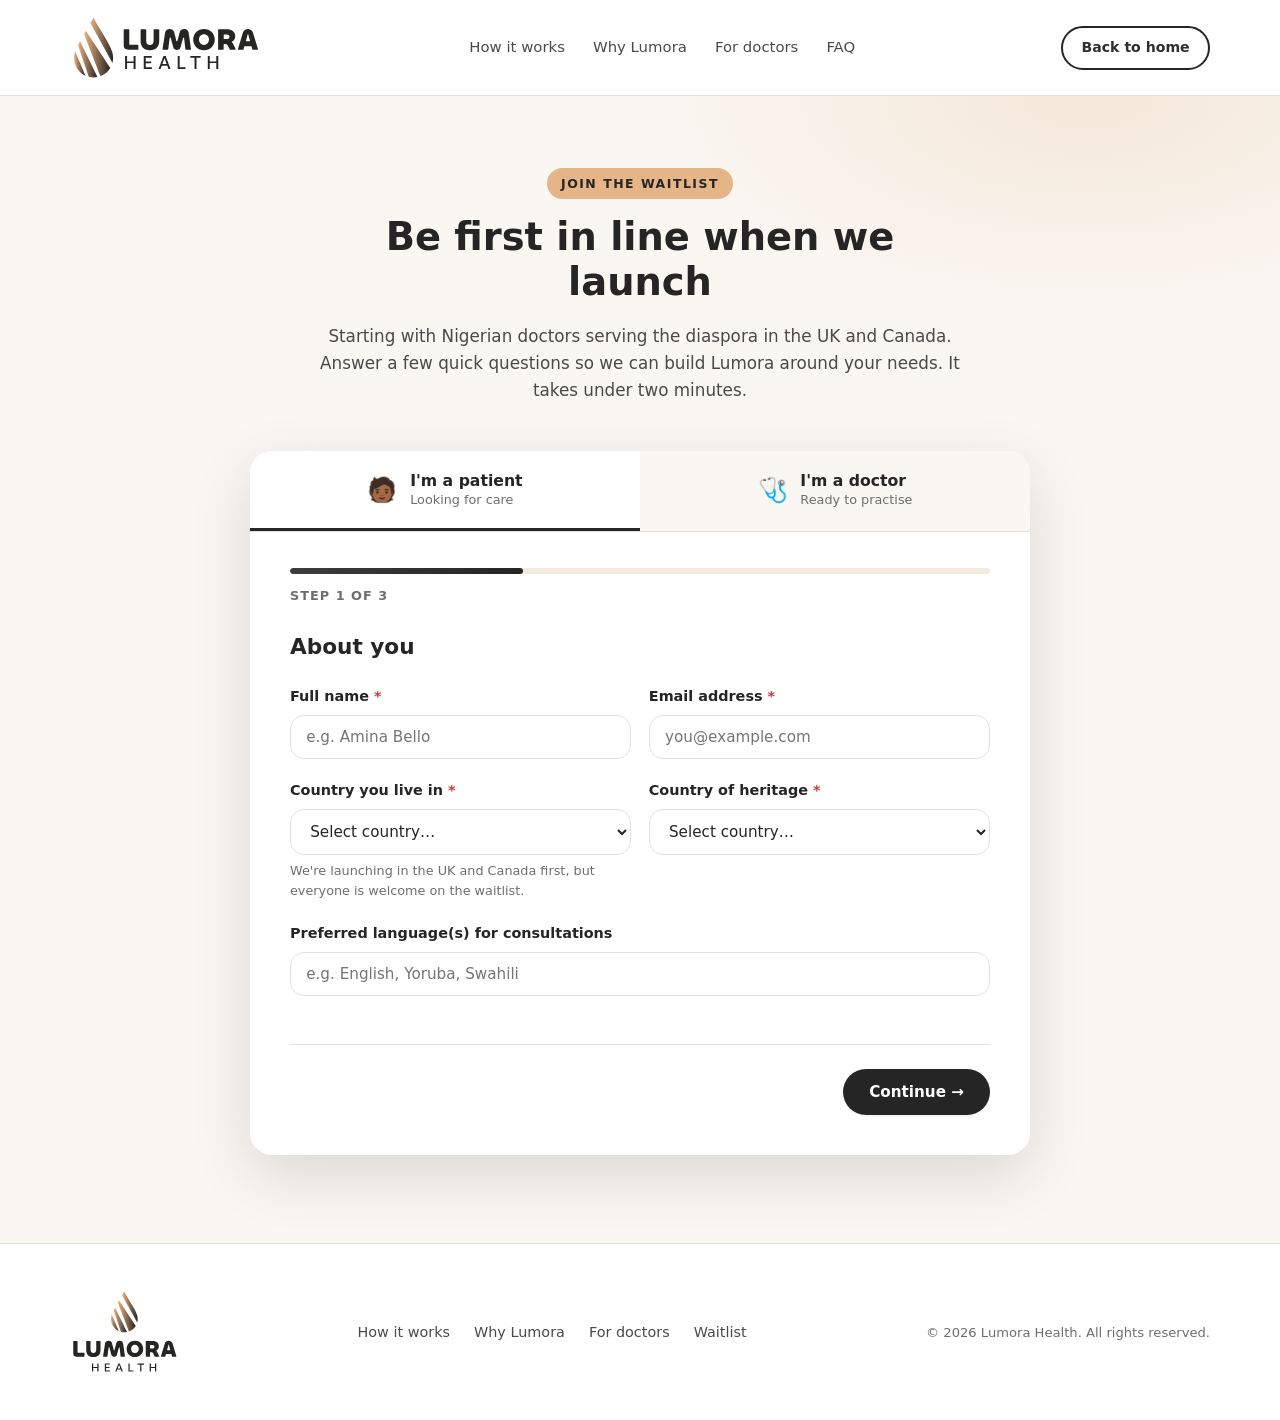
==== waitlist/index.html @ 327b6a2c "Add dedicated waitlist page and routing This commit introduces a standalone /waitlist page and updat" ====
<!DOCTYPE html>
<html lang="en">
<head>
  <meta charset="UTF-8" />
  <meta name="viewport" content="width=device-width, initial-scale=1.0" />
  <title>Join the waitlist | Lumora Health</title>
  <meta name="description" content="Join the Lumora Health waitlist. Be first in line when we connect Africans in the diaspora with trusted African doctors back home." />
  <link rel="canonical" href="https://lumorahealth.care/waitlist" />
  <link rel="preconnect" href="https://api.fontshare.com" crossorigin />
  <link href="https://api.fontshare.com/v2/css?f[]=chillax@500,600,700&f[]=general-sans@400,500,600,700&display=swap" rel="stylesheet" />
  <link rel="stylesheet" href="/styles.css" />
  <link rel="icon" href="/assets/favicon.svg" type="image/svg+xml" />
  <link rel="icon" href="/assets/favicon.png" type="image/png" sizes="32x32" />
  <link rel="apple-touch-icon" href="/assets/favicon.png" />
</head>
<body class="waitlist-page">

  <header class="site-header" id="top">
    <div class="container header-inner">
      <a href="/" class="brand" aria-label="Lumora Health home">
        <img class="brand-logo brand-logo-header" src="/assets/logo-header.svg" width="168" height="60" alt="Lumora Health" />
      </a>
      <nav class="site-nav" id="siteNav" aria-label="Main navigation">
        <a href="/#how-it-works">How it works</a>
        <a href="/#why-lumora">Why Lumora</a>
        <a href="/#for-doctors">For doctors</a>
        <a href="/#faq">FAQ</a>
      </nav>
      <div class="header-actions">
        <a href="/" class="btn btn-outline btn-sm">Back to home</a>
        <button class="nav-toggle" id="navToggle" aria-label="Toggle menu" aria-expanded="false">
          <span></span><span></span><span></span>
        </button>
      </div>
    </div>
  </header>

  <main>
    <!-- ============ WAITLIST FORMS ============ -->
    <section class="section section-waitlist" id="waitlist">
      <div class="container">
        <div class="section-head">
          <p class="eyebrow">Join the waitlist</p>
          <h2>Be first in line when we launch</h2>
          <p class="section-sub">Starting with Nigerian doctors serving the diaspora in the UK and Canada. Answer a few quick questions so we can build Lumora around your needs. It takes under two minutes.</p>
        </div>

        <div class="waitlist-card">
          <!-- Tabs -->
          <div class="form-tabs" role="tablist" aria-label="Choose your role">
            <button class="form-tab is-active" id="tab-patient" role="tab" aria-selected="true" aria-controls="panel-patient" data-tab="patient">
              <span class="tab-icon">🧑🏾</span>
              <span class="tab-label"><strong>I'm a patient</strong><small>Looking for care</small></span>
            </button>
            <button class="form-tab" id="tab-doctor" role="tab" aria-selected="false" aria-controls="panel-doctor" data-tab="doctor">
              <span class="tab-icon">🩺</span>
              <span class="tab-label"><strong>I'm a doctor</strong><small>Ready to practise</small></span>
            </button>
          </div>

          <!-- ======== PATIENT FORM ======== -->
          <div class="form-panel is-active" id="panel-patient" role="tabpanel" aria-labelledby="tab-patient">
            <form id="patientForm" action="https://forms.un-static.com/forms/3f4b99822d9315a71e1da563fddd7c45e65bf776" method="POST" novalidate>
              <input type="hidden" name="role" value="patient" />
              <!-- Honeypot: leave empty. Set the same field name in Un-static spam settings. -->
              <div class="hp-field" aria-hidden="true">
                <label for="p-website">Website</label>
                <input type="text" id="p-website" name="website" tabindex="-1" autocomplete="off" />
              </div>
              <div class="progress-track" aria-hidden="true"><div class="progress-fill"></div></div>
              <p class="step-indicator">Step <span class="current-step">1</span> of <span class="total-steps">3</span></p>

              <!-- Step 1: About you -->
              <fieldset class="form-step is-active" data-step="1">
                <legend>About you</legend>
                <div class="field-row">
                  <div class="field">
                    <label for="p-name">Full name <span class="req">*</span></label>
                    <input type="text" id="p-name" name="fullName" autocomplete="name" required placeholder="e.g. Amina Bello" />
                    <p class="field-error"></p>
                  </div>
                  <div class="field">
                    <label for="p-email">Email address <span class="req">*</span></label>
                    <input type="email" id="p-email" name="email" autocomplete="email" required placeholder="you@example.com" />
                    <p class="field-error"></p>
                  </div>
                </div>
                <div class="field-row">
                  <div class="field">
                    <label for="p-country">Country you live in <span class="req">*</span></label>
                    <select id="p-country" name="countryOfResidence" required>
                      <option value="">Select country…</option>
                      <optgroup label="Launching first">
                        <option>United Kingdom</option>
                        <option>Canada</option>
                      </optgroup>
                      <optgroup label="Coming soon">
                        <option>United States</option>
                        <option>Germany</option>
                        <option>France</option>
                        <option>Netherlands</option>
                        <option>Ireland</option>
                        <option>Australia</option>
                        <option>United Arab Emirates</option>
                        <option>South Africa</option>
                        <option value="other">Other</option>
                      </optgroup>
                    </select>
                    <p class="field-hint">We're launching in the UK and Canada first, but everyone is welcome on the waitlist.</p>
                    <p class="field-error"></p>
                  </div>
                  <div class="field">
                    <label for="p-heritage">Country of heritage <span class="req">*</span></label>
                    <select id="p-heritage" name="countryOfHeritage" required>
                      <option value="">Select country…</option>
                      <optgroup label="Launching first">
                        <option>Nigeria</option>
                      </optgroup>
                      <optgroup label="Coming soon">
                        <option>Ghana</option>
                        <option>Kenya</option>
                        <option>Ethiopia</option>
                        <option>Uganda</option>
                        <option>Tanzania</option>
                        <option>Cameroon</option>
                        <option>Senegal</option>
                        <option>Zimbabwe</option>
                        <option>South Africa</option>
                        <option value="other">Other African country</option>
                      </optgroup>
                    </select>
                    <p class="field-error"></p>
                  </div>
                </div>
                <div class="field">
                  <label for="p-languages">Preferred language(s) for consultations</label>
                  <input type="text" id="p-languages" name="languages" placeholder="e.g. English, Yoruba, Swahili" />
                </div>
              </fieldset>

              <!-- Step 2: Your health needs -->
              <fieldset class="form-step" data-step="2">
                <legend>Your health needs</legend>
                <div class="field">
                  <span class="group-label">What kind of care are you most interested in? <span class="req">*</span> <small>(choose all that apply)</small></span>
                  <div class="chip-group" data-group="careTypes" data-required="true">
                    <label class="chip"><input type="checkbox" name="careTypes" value="general" /><span>General consultations</span></label>
                    <label class="chip"><input type="checkbox" name="careTypes" value="mental-health" /><span>Mental health</span></label>
                    <label class="chip"><input type="checkbox" name="careTypes" value="chronic" /><span>Chronic condition management</span></label>
                    <label class="chip"><input type="checkbox" name="careTypes" value="specialist" /><span>Specialist care</span></label>
                    <label class="chip"><input type="checkbox" name="careTypes" value="second-opinion" /><span>Second opinions</span></label>
                    <label class="chip"><input type="checkbox" name="careTypes" value="family-back-home" /><span>Care for family back home</span></label>
                    <label class="chip"><input type="checkbox" name="careTypes" value="womens-health" /><span>Women's health</span></label>
                    <label class="chip"><input type="checkbox" name="careTypes" value="pediatrics" /><span>Children's health</span></label>
                  </div>
                  <p class="field-error"></p>
                </div>
                <div class="field">
                  <span class="group-label">What frustrates you most about healthcare where you live? <span class="req">*</span> <small>(choose all that apply)</small></span>
                  <div class="chip-group" data-group="biggestFrustration" data-required="true">
                    <label class="chip"><input type="checkbox" name="biggestFrustration" value="wait-times" /><span>Long wait times</span></label>
                    <label class="chip"><input type="checkbox" name="biggestFrustration" value="cost" /><span>Cost</span></label>
                    <label class="chip"><input type="checkbox" name="biggestFrustration" value="cultural-gap" /><span>Doctors don't understand my background</span></label>
                    <label class="chip"><input type="checkbox" name="biggestFrustration" value="language" /><span>Language barriers</span></label>
                    <label class="chip"><input type="checkbox" name="biggestFrustration" value="access" /><span>Hard to find a doctor at all</span></label>
                  </div>
                  <p class="field-error"></p>
                </div>
                <div class="field">
                  <span class="group-label">How often do you expect to use Lumora?</span>
                  <div class="chip-group chip-group-radio" data-group="usageFrequency">
                    <label class="chip"><input type="radio" name="usageFrequency" value="monthly" /><span>Monthly or more</span></label>
                    <label class="chip"><input type="radio" name="usageFrequency" value="few-times-year" /><span>A few times a year</span></label>
                    <label class="chip"><input type="radio" name="usageFrequency" value="as-needed" /><span>Only when something comes up</span></label>
                  </div>
                </div>
              </fieldset>

              <!-- Step 3: Final details -->
              <fieldset class="form-step" data-step="3">
                <legend>Final details</legend>
                <div class="field">
                  <span class="group-label">What would you consider a fair price for a video consultation? <span class="req">*</span></span>
                  <div class="chip-group chip-group-radio" data-group="pricePoint" data-required="true">
                    <label class="chip"><input type="radio" name="pricePoint" value="under-15" /><span>Under $15</span></label>
                    <label class="chip"><input type="radio" name="pricePoint" value="15-30" /><span>$15 – $30</span></label>
                    <label class="chip"><input type="radio" name="pricePoint" value="30-50" /><span>$30 – $50</span></label>
                    <label class="chip"><input type="radio" name="pricePoint" value="subscription" /><span>I'd prefer a monthly subscription</span></label>
                  </div>
                  <p class="field-error"></p>
                </div>
                <div class="field">
                  <label for="p-anything">Anything else you'd like us to know?</label>
                  <textarea id="p-anything" name="comments" rows="3" placeholder="Tell us about your experience, hopes, or concerns…"></textarea>
                </div>
                <div class="field">
                  <label class="consent">
                    <input type="checkbox" name="consent" required />
                    <span>I agree to be contacted by Lumora Health about early access and product updates. <span class="req">*</span></span>
                  </label>
                  <p class="field-error"></p>
                </div>
              </fieldset>

              <div class="form-nav">
                <button type="button" class="btn btn-ghost btn-back" hidden>← Back</button>
                <button type="button" class="btn btn-primary btn-next">Continue →</button>
                <button type="submit" class="btn btn-primary btn-submit" hidden>Join the waitlist</button>
              </div>
            </form>

          </div>

          <!-- ======== DOCTOR FORM ======== -->
          <div class="form-panel" id="panel-doctor" role="tabpanel" aria-labelledby="tab-doctor" hidden>
            <form id="doctorForm" action="https://forms.un-static.com/forms/3f4b99822d9315a71e1da563fddd7c45e65bf776" method="POST" novalidate>
              <input type="hidden" name="role" value="doctor" />
              <!-- Honeypot: leave empty. Set the same field name in Un-static spam settings. -->
              <div class="hp-field" aria-hidden="true">
                <label for="d-website">Website</label>
                <input type="text" id="d-website" name="website" tabindex="-1" autocomplete="off" />
              </div>
              <div class="progress-track" aria-hidden="true"><div class="progress-fill"></div></div>
              <p class="step-indicator">Step <span class="current-step">1</span> of <span class="total-steps">3</span></p>

              <!-- Step 1: About you -->
              <fieldset class="form-step is-active" data-step="1">
                <legend>About you</legend>
                <div class="field-row">
                  <div class="field">
                    <label for="d-name">Full name <span class="req">*</span></label>
                    <input type="text" id="d-name" name="fullName" autocomplete="name" required placeholder="e.g. Dr. Chidi Nwosu" />
                    <p class="field-error"></p>
                  </div>
                  <div class="field">
                    <label for="d-email">Email address <span class="req">*</span></label>
                    <input type="email" id="d-email" name="email" autocomplete="email" required placeholder="you@example.com" />
                    <p class="field-error"></p>
                  </div>
                </div>
                <div class="field-row">
                  <div class="field">
                    <label for="d-phone">Phone / WhatsApp number</label>
                    <div class="phone-split">
                      <select id="d-phone-code" name="phoneCountryCode" aria-label="Phone country code">
                        <option value="+234">🇳🇬 +234</option>
                        <option value="+233">🇬🇭 +233</option>
                        <option value="+254">🇰🇪 +254</option>
                        <option value="+251">🇪🇹 +251</option>
                        <option value="+256">🇺🇬 +256</option>
                        <option value="+255">🇹🇿 +255</option>
                        <option value="+237">🇨🇲 +237</option>
                        <option value="+221">🇸🇳 +221</option>
                        <option value="+250">🇷🇼 +250</option>
                        <option value="+27">🇿🇦 +27</option>
                        <option value="+225">🇨🇮 +225</option>
                        <option value="+20">🇪🇬 +20</option>
                        <option value="+44">🇬🇧 +44</option>
                        <option value="+1">🇨🇦/🇺🇸 +1</option>
                        <option value="+49">🇩🇪 +49</option>
                        <option value="+33">🇫🇷 +33</option>
                        <option value="+31">🇳🇱 +31</option>
                        <option value="+353">🇮🇪 +353</option>
                        <option value="+61">🇦🇺 +61</option>
                        <option value="+971">🇦🇪 +971</option>
                        <option value="other">Other code…</option>
                      </select>
                      <input type="tel" id="d-phone" name="phoneNumber" autocomplete="tel-national" inputmode="tel" placeholder="801 234 5678" />
                    </div>
                    <div class="field field-other" id="d-phone-other-wrap" hidden>
                      <label for="d-phone-other">Other country code</label>
                      <input type="text" id="d-phone-other" name="phoneCountryCodeOther" placeholder="e.g. +234" />
                    </div>
                    <p class="field-hint">Include any African or international dialling code.</p>
                  </div>
                  <div class="field">
                    <label for="d-country">Country of practice <span class="req">*</span></label>
                    <select id="d-country" name="countryOfPractice" required>
                      <option value="">Select country…</option>
                      <optgroup label="Onboarding first">
                        <option>Nigeria</option>
                      </optgroup>
                      <optgroup label="Coming soon">
                        <option>Ghana</option>
                        <option>Kenya</option>
                        <option>Ethiopia</option>
                        <option>Uganda</option>
                        <option>Tanzania</option>
                        <option>Cameroon</option>
                        <option>Senegal</option>
                        <option>Rwanda</option>
                        <option>South Africa</option>
                        <option value="other">Other African country</option>
                      </optgroup>
                    </select>
                    <p class="field-hint">We're onboarding Nigeria-licensed doctors first, but doctors elsewhere can still pre-register.</p>
                    <p class="field-error"></p>
                  </div>
                </div>
              </fieldset>

              <!-- Step 2: Your practice -->
              <fieldset class="form-step" data-step="2">
                <legend>Your practice</legend>
                <div class="field-row">
                  <div class="field">
                    <label for="d-specialty">Primary specialty <span class="req">*</span></label>
                    <select id="d-specialty" name="specialty" required>
                      <option value="">Select specialty…</option>
                      <option>General Practice / Family Medicine</option>
                      <option>Internal Medicine</option>
                      <option>Pediatrics</option>
                      <option>Obstetrics &amp; Gynaecology</option>
                      <option>Psychiatry / Mental Health</option>
                      <option>Dermatology</option>
                      <option>Cardiology</option>
                      <option>Endocrinology</option>
                      <option>Other specialty</option>
                    </select>
                    <p class="field-error"></p>
                  </div>
                  <div class="field">
                    <label for="d-experience">Years of experience <span class="req">*</span></label>
                    <select id="d-experience" name="yearsExperience" required>
                      <option value="">Select…</option>
                      <option value="1-3">1 – 3 years</option>
                      <option value="4-7">4 – 7 years</option>
                      <option value="8-15">8 – 15 years</option>
                      <option value="15+">15+ years</option>
                    </select>
                    <p class="field-error"></p>
                  </div>
                </div>
                <div class="field-row">
                  <div class="field">
                    <span class="group-label">Issuing medical council / board</span>
                    <p class="licence-council-display" id="d-licence-council-display">Select a country of practice first</p>
                    <input type="hidden" id="d-licence-council" name="licenceCouncil" value="" />
                    <p class="field-hint" id="d-licence-council-hint">This is set automatically from your country of practice.</p>
                  </div>
                  <div class="field">
                    <label for="d-license">Licence / registration number <span class="req">*</span></label>
                    <input type="text" id="d-license" name="licenceNumber" required placeholder="e.g. 12345" />
                    <p class="field-error"></p>
                  </div>
                </div>
                <div class="field field-other" id="d-licence-other-wrap" hidden>
                  <label for="d-licence-other">Name of issuing council / board <span class="req">*</span></label>
                  <input type="text" id="d-licence-other" name="licenceCouncilOther" placeholder="e.g. Medical &amp; Dental Council of your country" />
                  <p class="field-error"></p>
                </div>
                <p class="field-hint">We verify every doctor against their national medical council before they can consult on Lumora.</p>
                <div class="field">
                  <label for="d-languages">Languages you consult in <span class="req">*</span></label>
                  <input type="text" id="d-languages" name="languages" required placeholder="e.g. English, Hausa, French" />
                  <p class="field-error"></p>
                </div>
              </fieldset>

              <!-- Step 3: Availability -->
              <fieldset class="form-step" data-step="3">
                <legend>Availability &amp; experience</legend>
                <div class="field">
                  <span class="group-label">How many hours per week could you dedicate to telemedicine? <span class="req">*</span></span>
                  <div class="chip-group chip-group-radio" data-group="weeklyHours" data-required="true">
                    <label class="chip"><input type="radio" name="weeklyHours" value="under-5" /><span>Under 5 hours</span></label>
                    <label class="chip"><input type="radio" name="weeklyHours" value="5-10" /><span>5 – 10 hours</span></label>
                    <label class="chip"><input type="radio" name="weeklyHours" value="10-20" /><span>10 – 20 hours</span></label>
                    <label class="chip"><input type="radio" name="weeklyHours" value="20+" /><span>20+ hours</span></label>
                  </div>
                  <p class="field-error"></p>
                </div>
                <div class="field">
                  <span class="group-label">Have you practised telemedicine before?</span>
                  <div class="chip-group chip-group-radio" data-group="telemedicineExperience">
                    <label class="chip"><input type="radio" name="telemedicineExperience" value="regularly" /><span>Yes, regularly</span></label>
                    <label class="chip"><input type="radio" name="telemedicineExperience" value="occasionally" /><span>Occasionally</span></label>
                    <label class="chip"><input type="radio" name="telemedicineExperience" value="never" /><span>Not yet, but keen to start</span></label>
                  </div>
                </div>
                <div class="field">
                  <label for="d-motivation">What excites you about serving diaspora patients?</label>
                  <textarea id="d-motivation" name="motivation" rows="3" placeholder="Optional. Tell us in a sentence or two…"></textarea>
                </div>
                <div class="field">
                  <label class="consent">
                    <input type="checkbox" name="consent" required />
                    <span>I agree to be contacted by Lumora Health about onboarding and verification. <span class="req">*</span></span>
                  </label>
                  <p class="field-error"></p>
                </div>
              </fieldset>

              <div class="form-nav">
                <button type="button" class="btn btn-ghost btn-back" hidden>← Back</button>
                <button type="button" class="btn btn-primary btn-next">Continue →</button>
                <button type="submit" class="btn btn-primary btn-submit" hidden>Pre-register</button>
              </div>
            </form>

          </div>
        </div>
      </div>
    </section>
  </main>

  <footer class="site-footer">
    <div class="container footer-inner">
      <div class="footer-brand">
        <img class="brand-logo brand-logo-footer" src="/assets/logo-footer.svg" width="128" height="104" alt="Lumora Health" />
      </div>
      <nav class="footer-nav" aria-label="Footer navigation">
        <a href="/#how-it-works">How it works</a>
        <a href="/#why-lumora">Why Lumora</a>
        <a href="/#for-doctors">For doctors</a>
        <a href="/waitlist">Waitlist</a>
      </nav>
      <p class="footer-note">© <span id="year"></span> Lumora Health. All rights reserved.</p>
    </div>
  </footer>

  <script src="/script.js"></script>
</body>
</html>
---- styles.css ----
/* ============================================================
   Lumora Health: Landing / Waitlist styles
   ============================================================ */

:root {
  /* Brand system from Logo design style sheet */
  --warm-sand: #E9DDCA;
  --white: #FFFFFF;
  --gold-sand: #E5B587;
  --deep-charcoal: #252525;
  --green-900: #252525;
  --green-800: #2f2f2f;
  --green-700: #252525;
  --green-600: #3d3d3d;
  --green-100: #f3ebe0;
  --green-50: #faf6f1;
  --gold: #E5B587;
  --gold-dark: #d4a06f;
  --ink: #252525;
  --ink-soft: #4a4a4a;
  --ink-faint: #6e6e6e;
  --surface: #ffffff;
  --bg: #ffffff;
  --line: #e8e0d6;
  --danger: #c73e3e;
  --radius: 14px;
  --radius-lg: 22px;
  --shadow-sm: 0 1px 3px rgba(37, 37, 37, 0.08);
  --shadow-md: 0 8px 30px rgba(37, 37, 37, 0.1);
  --shadow-lg: 0 20px 60px rgba(37, 37, 37, 0.14);
  --font-display: "Chillax", "General Sans", system-ui, sans-serif;
  --font-body: "General Sans", system-ui, -apple-system, sans-serif;
}

* { box-sizing: border-box; }

html { scroll-behavior: smooth; }

[id] { scroll-margin-top: 90px; }

[hidden] { display: none !important; }

body {
  margin: 0;
  font-family: var(--font-body);
  color: var(--ink);
  background: var(--bg);
  line-height: 1.6;
  -webkit-font-smoothing: antialiased;
}

img { max-width: 100%; }

h1, h2, h3 {
  font-family: var(--font-display);
  line-height: 1.15;
  margin: 0 0 0.5em;
  color: var(--ink);
}

h1 { font-size: clamp(2.3rem, 5vw, 3.6rem); font-weight: 700; }
h2 { font-size: clamp(1.7rem, 3.5vw, 2.4rem); font-weight: 600; }
h3 { font-size: 1.15rem; font-weight: 600; font-family: var(--font-body); }

p { margin: 0 0 1em; }

a { color: var(--green-700); }

.container {
  width: min(1140px, 100% - 2.5rem);
  margin-inline: auto;
}

.container-narrow { width: min(760px, 100% - 2.5rem); }

.eyebrow {
  display: inline-block;
  font-size: 0.78rem;
  font-weight: 700;
  letter-spacing: 0.12em;
  text-transform: uppercase;
  color: var(--ink);
  background: var(--gold);
  padding: 0.35rem 0.85rem;
  border-radius: 999px;
  margin-bottom: 1rem;
}

.section { padding: 5.5rem 0; }
.section-tinted { background: color-mix(in srgb, var(--warm-sand) 55%, white); }

.section-head { text-align: center; max-width: 640px; margin: 0 auto 3rem; }
.section-sub { color: var(--ink-soft); font-size: 1.05rem; }

/* ---------- Buttons ---------- */
.btn {
  display: inline-flex;
  align-items: center;
  justify-content: center;
  gap: 0.5rem;
  font-family: var(--font-body);
  font-weight: 600;
  font-size: 0.95rem;
  padding: 0.75rem 1.5rem;
  border-radius: 999px;
  border: 2px solid transparent;
  cursor: pointer;
  text-decoration: none;
  transition: transform 0.15s ease, box-shadow 0.15s ease, background 0.15s ease;
  white-space: nowrap;
}

.btn:hover { transform: translateY(-1px); }
.btn:active { transform: translateY(0); }

.btn-primary {
  background: var(--green-700);
  color: #fff;
  box-shadow: var(--shadow-sm);
}
.btn-primary:hover { background: var(--green-600); box-shadow: var(--shadow-md); }

.btn-outline {
  background: transparent;
  color: var(--green-800);
  border-color: var(--green-700);
}
.btn-outline:hover { background: var(--green-100); }

.btn-gold {
  background: var(--gold);
  color: var(--green-900);
}
.btn-gold:hover { background: #eec9a0; }

.btn-ghost {
  background: transparent;
  color: var(--ink-soft);
}
.btn-ghost:hover { background: var(--green-50); }

.btn-lg { padding: 0.95rem 2rem; font-size: 1.05rem; }
.btn-sm { padding: 0.55rem 1.15rem; font-size: 0.88rem; }

/* ---------- Header ---------- */
.site-header {
  position: sticky;
  top: 0;
  z-index: 50;
  background: rgba(255, 255, 255, 0.92);
  backdrop-filter: blur(10px);
  border-bottom: 1px solid var(--line);
}

.header-inner {
  display: flex;
  align-items: center;
  justify-content: space-between;
  gap: 1.5rem;
  padding: 0.85rem 0;
}

.brand {
  display: flex;
  align-items: center;
  flex-shrink: 0;
  text-decoration: none;
  line-height: 0;
  overflow: visible;
}

.brand-logo {
  display: block;
  height: auto;
  width: auto;
  max-width: none;
  overflow: visible;
}

.brand-logo-header {
  height: 4.25rem;
  width: auto;
  object-fit: contain;
  object-position: left center;
}

.brand-logo-footer {
  height: 5.5rem;
  width: auto;
  object-fit: contain;
  object-position: left center;
}

.brand-name {
  font-family: var(--font-display);
  font-weight: 700;
  font-size: 1.3rem;
  color: var(--green-900);
}

.brand-accent { color: var(--gold-dark); }

.site-nav { display: flex; gap: 1.75rem; }

.site-nav a {
  text-decoration: none;
  color: var(--ink-soft);
  font-weight: 500;
  font-size: 0.93rem;
  transition: color 0.15s;
}

.site-nav a:hover { color: var(--green-700); }

.header-actions { display: flex; align-items: center; gap: 0.75rem; }

.nav-toggle {
  display: none;
  flex-direction: column;
  gap: 5px;
  background: none;
  border: none;
  padding: 0.5rem;
  cursor: pointer;
}

.nav-toggle span {
  width: 22px;
  height: 2px;
  background: var(--ink);
  border-radius: 2px;
  transition: transform 0.2s, opacity 0.2s;
}

/* ---------- Hero ---------- */
.hero {
  position: relative;
  padding: 4.5rem 0 5rem;
  background:
    radial-gradient(60rem 30rem at 110% -10%, rgba(229, 181, 135, 0.28), transparent 60%),
    radial-gradient(50rem 28rem at -15% 110%, rgba(37, 37, 37, 0.06), transparent 60%),
    var(--bg);
  overflow: hidden;
}


.hero-geo {
  position: absolute;
  inset: 0;
  pointer-events: none;
  overflow: hidden;
  z-index: 0;
}

.wave-layer {
  position: absolute;
  left: -10%;
  width: 220%;
  height: 42%;
  bottom: 0;
}

.wave-layer path { fill: currentColor; }

.wave-layer-1 {
  bottom: -6%;
  color: rgba(229, 181, 135, 0.22);
  animation: wave-flow 16s ease-in-out infinite;
}

.wave-layer-2 {
  bottom: -2%;
  height: 36%;
  color: rgba(233, 221, 202, 0.4);
  animation: wave-flow 12s ease-in-out 0.6s infinite reverse;
}

.wave-layer-3 {
  bottom: -10%;
  height: 46%;
  color: rgba(37, 37, 37, 0.05);
  animation: wave-flow 20s ease-in-out 1.2s infinite;
}

@keyframes wave-flow {
  0% { transform: translateX(0) translateY(0); }
  25% { transform: translateX(-6%) translateY(-10px); }
  50% { transform: translateX(-12%) translateY(6px); }
  75% { transform: translateX(-6%) translateY(-8px); }
  100% { transform: translateX(0) translateY(0); }
}

.hero-inner {
  position: relative;
  z-index: 1;
  display: grid;
  grid-template-columns: 1.1fr 0.9fr;
  gap: 3.5rem;
  align-items: center;
}

.hero-copy h1 em {
  font-style: italic;
  color: var(--gold-dark);
}

.lede {
  font-size: 1.15rem;
  color: var(--ink-soft);
  max-width: 34rem;
  margin-bottom: 1.75rem;
}

.hero-cta { display: flex; flex-wrap: wrap; gap: 0.85rem; margin-bottom: 2.5rem; }

.hero-proof {
  display: flex;
  gap: 2.25rem;
  flex-wrap: wrap;
}

.proof-item strong {
  display: block;
  font-family: var(--font-display);
  font-size: 1.7rem;
  color: var(--green-800);
}

.proof-item span { font-size: 0.85rem; color: var(--ink-faint); }

/* Hero cards */
.hero-visual {
  position: relative;
  min-height: 420px;
}

.hero-card {
  position: absolute;
  background: var(--surface);
  border-radius: var(--radius-lg);
  box-shadow: var(--shadow-lg);
  padding: 1.25rem 1.4rem;
}

.hero-card-main {
  top: 8%;
  left: 4%;
  right: 18%;
  display: flex;
  gap: 1rem;
  align-items: center;
  animation: float 7s ease-in-out infinite;
}

.hc-avatar, .qa-avatar {
  width: 58px;
  height: 58px;
  flex-shrink: 0;
  border-radius: 50%;
  display: grid;
  place-items: center;
  font-weight: 700;
  color: #fff;
  background: linear-gradient(135deg, var(--green-600), var(--green-800));
  font-size: 1.1rem;
}

.hc-name { font-weight: 700; margin: 0; }
.hc-meta, .hc-langs { font-size: 0.82rem; color: var(--ink-faint); margin: 0; }

.hc-status {
  display: inline-flex;
  align-items: center;
  gap: 0.4rem;
  font-size: 0.78rem;
  font-weight: 600;
  color: var(--green-700);
  margin-top: 0.35rem;
}

.hc-status .dot {
  width: 8px;
  height: 8px;
  border-radius: 50%;
  background: #E5B587;
  box-shadow: 0 0 0 3px rgba(229, 181, 135, 0.35);
  animation: pulse 2s infinite;
}

.hero-card-chat {
  top: 46%;
  right: 0;
  left: 28%;
  background: var(--green-800);
  color: #f7efe4;
  font-size: 0.92rem;
  animation: float 7s ease-in-out 0.8s infinite;
}

.hero-card-chat p { margin: 0; }

.hero-card-stat {
  bottom: 4%;
  left: 10%;
  text-align: center;
  animation: float 7s ease-in-out 1.6s infinite;
}

.hc-big {
  font-family: var(--font-display);
  font-size: 1.6rem;
  font-weight: 700;
  color: var(--green-700);
  margin: 0;
}

.hc-small { font-size: 0.78rem; color: var(--ink-faint); margin: 0; }

@keyframes float {
  0%, 100% { transform: translateY(0); }
  50% { transform: translateY(-9px); }
}

@keyframes pulse {
  0%, 100% { box-shadow: 0 0 0 3px rgba(229, 181, 135, 0.35); }
  50% { box-shadow: 0 0 0 6px rgba(229, 181, 135, 0.12); }
}

/* ---------- Problem strip ---------- */
.problem-strip {
  background: var(--green-900);
  color: #E9DDCA;
  padding: 2rem 0;
  text-align: center;
}

.problem-strip p {
  margin: 0 auto;
  max-width: 56rem;
  font-size: 1.05rem;
}

.problem-strip strong { color: var(--gold); }

/* ---------- Steps ---------- */
.steps-grid {
  display: grid;
  grid-template-columns: repeat(3, 1fr);
  gap: 1.5rem;
}

.step-card {
  background: var(--surface);
  border: 1px solid var(--line);
  border-radius: var(--radius-lg);
  padding: 2rem 1.75rem;
  position: relative;
  transition: transform 0.2s, box-shadow 0.2s;
}

.step-card:hover { transform: translateY(-4px); box-shadow: var(--shadow-md); }

.step-num {
  display: inline-grid;
  place-items: center;
  width: 42px;
  height: 42px;
  border-radius: 50%;
  background: var(--green-100);
  color: var(--green-800);
  font-family: var(--font-display);
  font-weight: 700;
  font-size: 1.2rem;
  margin-bottom: 1.1rem;
}

.step-card p { color: var(--ink-soft); font-size: 0.95rem; margin: 0; }

/* ---------- Features ---------- */
.features-grid {
  display: grid;
  grid-template-columns: repeat(3, 1fr);
  gap: 1.5rem;
}

.feature-card {
  background: var(--surface);
  border-radius: var(--radius-lg);
  padding: 1.9rem 1.7rem;
  box-shadow: var(--shadow-sm);
  transition: transform 0.2s, box-shadow 0.2s;
}

.feature-card:hover { transform: translateY(-4px); box-shadow: var(--shadow-md); }

.feature-icon { font-size: 1.9rem; margin-bottom: 0.9rem; }

.feature-card p { color: var(--ink-soft); font-size: 0.95rem; margin: 0; }

/* ---------- For doctors ---------- */
.doctors-split {
  display: grid;
  grid-template-columns: 1.1fr 0.9fr;
  gap: 3.5rem;
  align-items: center;
}

.doctors-copy > p { color: var(--ink-soft); max-width: 33rem; }

.check-list {
  list-style: none;
  padding: 0;
  margin: 1.5rem 0 2rem;
  display: grid;
  gap: 0.8rem;
}

.check-list li {
  padding-left: 2rem;
  position: relative;
  color: var(--ink-soft);
}

.check-list li::before {
  content: "✓";
  position: absolute;
  left: 0;
  top: 0;
  width: 22px;
  height: 22px;
  border-radius: 50%;
  background: var(--green-100);
  color: var(--green-700);
  font-weight: 700;
  font-size: 0.8rem;
  display: grid;
  place-items: center;
}

.quote-card {
  background: var(--green-900);
  color: #f3ebe0;
  border-radius: var(--radius-lg);
  padding: 2.25rem 2rem;
  box-shadow: var(--shadow-lg);
}

.quote-card > p {
  font-family: var(--font-display);
  font-size: 1.25rem;
  line-height: 1.5;
}

.quote-card em { color: var(--gold); font-style: italic; }

.quote-author { display: flex; align-items: center; gap: 0.9rem; margin-top: 1.5rem; }

.qa-avatar { background: linear-gradient(135deg, var(--gold), var(--gold-dark)); color: var(--green-900); width: 48px; height: 48px; }

.qa-name { font-weight: 700; margin: 0; }
.qa-meta { font-size: 0.82rem; color: #b8a996; margin: 0; }

/* ---------- Waitlist ---------- */
.section-waitlist {
  background:
    radial-gradient(45rem 22rem at 85% 0%, rgba(229, 181, 135, 0.22), transparent 60%),
    var(--green-50);
}

.waitlist-page .section-waitlist {
  min-height: calc(100vh - 10rem);
  padding-top: 4.5rem;
}

.waitlist-card {
  max-width: 780px;
  margin: 0 auto;
  background: var(--surface);
  border-radius: var(--radius-lg);
  box-shadow: var(--shadow-lg);
  overflow: hidden;
}

.form-tabs {
  display: grid;
  grid-template-columns: 1fr 1fr;
  background: var(--green-50);
  border-bottom: 1px solid var(--line);
}

.form-tab {
  display: flex;
  align-items: center;
  justify-content: center;
  gap: 0.8rem;
  padding: 1.2rem 1rem;
  background: transparent;
  border: none;
  border-bottom: 3px solid transparent;
  cursor: pointer;
  font-family: var(--font-body);
  transition: background 0.15s;
}

.form-tab:hover { background: rgba(37, 37, 37, 0.05); }

.form-tab.is-active {
  background: var(--surface);
  border-bottom-color: var(--green-700);
}

.tab-icon { font-size: 1.5rem; }

.tab-label { text-align: left; line-height: 1.3; }
.tab-label strong { display: block; font-size: 0.98rem; color: var(--ink); }
.tab-label small { color: var(--ink-faint); font-size: 0.8rem; }

.form-panel { padding: 2.25rem 2.5rem 2.5rem; }
.form-panel[hidden] { display: none; }

/* Progress */
.progress-track {
  height: 6px;
  border-radius: 999px;
  background: var(--green-100);
  overflow: hidden;
  margin-bottom: 0.75rem;
}

.progress-fill {
  height: 100%;
  width: 33.33%;
  border-radius: inherit;
  background: linear-gradient(90deg, var(--green-600), var(--green-700));
  transition: width 0.35s ease;
}

.step-indicator {
  font-size: 0.8rem;
  font-weight: 600;
  color: var(--ink-faint);
  text-transform: uppercase;
  letter-spacing: 0.08em;
  margin-bottom: 1.5rem;
}

/* Steps */
.form-step {
  border: none;
  padding: 0;
  margin: 0;
  display: none;
}

.form-step.is-active { display: block; animation: stepIn 0.3s ease; }

@keyframes stepIn {
  from { opacity: 0; transform: translateX(12px); }
  to { opacity: 1; transform: translateX(0); }
}

.form-step legend {
  font-family: var(--font-display);
  font-size: 1.35rem;
  font-weight: 600;
  margin-bottom: 1.25rem;
  padding: 0;
}

/* Fields */
.field { margin-bottom: 1.25rem; }

.field-row {
  display: grid;
  grid-template-columns: 1fr 1fr;
  gap: 1.1rem;
}

.phone-split {
  display: grid;
  grid-template-columns: minmax(7.5rem, 9rem) 1fr;
  gap: 0.6rem;
}

.phone-split select,
.phone-split input {
  width: 100%;
  padding: 0.75rem 0.95rem;
  border: 1.5px solid var(--line);
  border-radius: var(--radius);
  font-family: var(--font-body);
  font-size: 0.95rem;
  color: var(--ink);
  background: #fff;
  transition: border-color 0.15s, box-shadow 0.15s;
}

.phone-split select:focus,
.phone-split input:focus {
  outline: none;
  border-color: var(--green-600);
  box-shadow: 0 0 0 3px rgba(229, 181, 135, 0.35);
}

.field-other {
  margin-top: 0.85rem;
}

.field-other[hidden] {
  display: none !important;
}

.licence-council-display {
  margin: 0;
  padding: 0.75rem 0.95rem;
  border: 1.5px solid var(--line);
  border-radius: var(--radius);
  background: var(--green-50);
  color: var(--ink);
  font-size: 0.95rem;
  font-weight: 600;
  min-height: 3rem;
  display: flex;
  align-items: center;
}

.licence-council-display.is-placeholder {
  color: var(--ink-faint);
  font-weight: 500;
}

.field label,
.group-label {
  display: block;
  font-weight: 600;
  font-size: 0.9rem;
  margin-bottom: 0.45rem;
}

.group-label small { font-weight: 400; color: var(--ink-faint); }

.req { color: var(--danger); }

.field input[type="text"],
.field input[type="email"],
.field input[type="tel"],
.field select,
.field textarea {
  width: 100%;
  padding: 0.75rem 0.95rem;
  border: 1.5px solid var(--line);
  border-radius: var(--radius);
  font-family: var(--font-body);
  font-size: 0.95rem;
  color: var(--ink);
  background: #fff;
  transition: border-color 0.15s, box-shadow 0.15s;
}

.field textarea { resize: vertical; }

.field input:focus,
.field select:focus,
.field textarea:focus {
  outline: none;
  border-color: var(--green-600);
  box-shadow: 0 0 0 3px rgba(229, 181, 135, 0.35);
}

.field.has-error input,
.field.has-error select {
  border-color: var(--danger);
}

.field-error {
  display: none;
  color: var(--danger);
  font-size: 0.82rem;
  margin: 0.35rem 0 0;
}

.field.has-error .field-error { display: block; }

.field-hint {
  font-size: 0.8rem;
  color: var(--ink-faint);
  margin: 0.35rem 0 0;
}

/* Honeypot — hidden from people, visible to naive bots */
.hp-field {
  position: absolute;
  left: -10000px;
  top: auto;
  width: 1px;
  height: 1px;
  overflow: hidden;
}

/* Chips */
.chip-group {
  display: flex;
  flex-wrap: wrap;
  gap: 0.6rem;
}

.chip { cursor: pointer; }

.chip input {
  position: absolute;
  opacity: 0;
  pointer-events: none;
}

.chip span {
  display: inline-block;
  padding: 0.55rem 1.05rem;
  border: 1.5px solid var(--line);
  border-radius: 999px;
  font-size: 0.88rem;
  color: var(--ink-soft);
  background: #fff;
  transition: all 0.15s;
  user-select: none;
}

.chip:hover span { border-color: var(--green-600); }

.chip input:checked + span {
  background: var(--green-700);
  border-color: var(--green-700);
  color: #fff;
  font-weight: 600;
}

.chip input:focus-visible + span {
  box-shadow: 0 0 0 3px rgba(229, 181, 135, 0.4);
}

/* Consent */
.consent {
  display: flex !important;
  align-items: flex-start;
  gap: 0.65rem;
  font-weight: 400 !important;
  font-size: 0.88rem !important;
  color: var(--ink-soft);
  cursor: pointer;
}

.consent input {
  margin-top: 0.2rem;
  width: 17px;
  height: 17px;
  accent-color: var(--green-700);
  flex-shrink: 0;
}

/* Form nav */
.form-nav {
  display: flex;
  justify-content: space-between;
  gap: 1rem;
  margin-top: 1.75rem;
  padding-top: 1.5rem;
  border-top: 1px solid var(--line);
}

.form-nav .btn-next,
.form-nav .btn-submit { margin-left: auto; }

/* Success */
.success-icon {
  width: 68px;
  height: 68px;
  margin: 0 auto 1.25rem;
  border-radius: 50%;
  background: var(--green-100);
  color: var(--green-700);
  font-size: 2rem;
  font-weight: 700;
  display: grid;
  place-items: center;
  animation: pop 0.4s cubic-bezier(0.2, 1.4, 0.5, 1);
}

@keyframes pop {
  from { transform: scale(0.4); opacity: 0; }
  to { transform: scale(1); opacity: 1; }
}

/* ---------- Success page ---------- */
.success-page {
  min-height: 100vh;
  min-height: 100dvh;
  display: flex;
  flex-direction: column;
  background:
    radial-gradient(45rem 22rem at 85% 0%, rgba(229, 181, 135, 0.22), transparent 60%),
    radial-gradient(40rem 20rem at 10% 100%, rgba(37, 37, 37, 0.05), transparent 55%),
    var(--bg);
}

.success-page .site-header {
  position: relative;
  flex-shrink: 0;
}

.success-main {
  flex: 1 0 auto;
  display: flex;
  align-items: center;
  justify-content: center;
  padding: 3rem 0;
}

.success-footer {
  flex-shrink: 0;
  margin-top: auto;
  width: 100%;
  background: var(--surface);
}

.success-card {
  max-width: 600px;
  margin: 0 auto;
  background: var(--surface);
  border-radius: var(--radius-lg);
  box-shadow: var(--shadow-lg);
  padding: 3rem 2.5rem;
  text-align: center;
}

.success-card .eyebrow { margin-bottom: 1rem; }

.success-card h1 {
  font-size: clamp(1.9rem, 4vw, 2.5rem);
  margin-bottom: 0.85rem;
}

.success-lede {
  color: var(--ink-soft);
  font-size: 1.1rem;
  margin: 0 auto 1rem;
  max-width: 28rem;
}

.success-note {
  color: var(--ink-faint);
  font-size: 0.95rem;
  margin: 0 auto 1.75rem;
  max-width: 26rem;
}

.share-block {
  border-top: 1px solid var(--line);
  padding-top: 1.5rem;
  margin-bottom: 1.75rem;
}

.share-heading {
  font-family: var(--font-body);
  font-weight: 700;
  font-size: 1rem;
  color: var(--ink);
  margin: 0 0 0.35rem;
}

.share-sub {
  color: var(--ink-faint);
  font-size: 0.9rem;
  margin: 0 auto 1.1rem;
  max-width: 26rem;
}

.share-buttons {
  display: flex;
  flex-wrap: wrap;
  gap: 0.65rem;
  justify-content: center;
}

.share-btn {
  display: inline-flex;
  align-items: center;
  justify-content: center;
  gap: 0.45rem;
  padding: 0.65rem 1rem;
  border-radius: 999px;
  border: 1.5px solid var(--line);
  background: #fff;
  color: var(--ink);
  font-family: var(--font-body);
  font-size: 0.88rem;
  font-weight: 600;
  text-decoration: none;
  cursor: pointer;
  transition: transform 0.15s ease, border-color 0.15s ease, background 0.15s ease;
}

.share-btn:hover {
  transform: translateY(-1px);
  border-color: var(--green-600);
  background: var(--green-50);
}

.share-x:hover { border-color: #111; background: #f4f4f4; color: #111; }
.share-instagram:hover { border-color: #c13584; background: #fff0f7; color: #c13584; }
.share-whatsapp:hover { border-color: #25d366; background: #eefbf3; color: #128c7e; }

.share-feedback {
  margin: 0.9rem 0 0;
  font-size: 0.88rem;
  font-weight: 600;
  color: var(--green-700);
}

.success-actions {
  display: flex;
  flex-wrap: wrap;
  gap: 0.85rem;
  justify-content: center;
}

@media (max-width: 700px) {
  .success-card { padding: 2.25rem 1.4rem; }
  .success-actions { flex-direction: column; }
  .success-actions .btn { width: 100%; }
  .share-buttons { flex-direction: column; }
  .share-btn { width: 100%; }
}

/* ---------- FAQ ---------- */
.faq-list { display: grid; gap: 0.9rem; }

.faq-item {
  background: var(--surface);
  border: 1px solid var(--line);
  border-radius: var(--radius);
  padding: 0;
  overflow: hidden;
}

.faq-item summary {
  padding: 1.15rem 1.4rem;
  font-weight: 600;
  cursor: pointer;
  list-style: none;
  position: relative;
  padding-right: 3rem;
}

.faq-item summary::-webkit-details-marker { display: none; }

.faq-item summary::after {
  content: "+";
  position: absolute;
  right: 1.3rem;
  top: 50%;
  transform: translateY(-50%);
  font-size: 1.4rem;
  font-weight: 400;
  color: var(--green-700);
  transition: transform 0.2s;
}

.faq-item[open] summary::after { transform: translateY(-50%) rotate(45deg); }

.faq-item p {
  padding: 0 1.4rem 1.25rem;
  margin: 0;
  color: var(--ink-soft);
  font-size: 0.95rem;
}

/* ---------- Final CTA ---------- */
.final-cta {
  background:
    radial-gradient(40rem 20rem at 20% 120%, rgba(229, 181, 135, 0.28), transparent 55%),
    var(--green-900);
  color: #fff;
  text-align: center;
  padding: 5rem 0;
}

.final-cta h2 { color: #fff; }
.final-cta p { color: #E9DDCA; margin-bottom: 2rem; }

/* ---------- Footer ---------- */
.site-footer {
  background: var(--bg);
  border-top: 1px solid var(--line);
  padding: 2.75rem 0;
}

.footer-inner {
  display: flex;
  flex-wrap: wrap;
  align-items: center;
  justify-content: space-between;
  gap: 2rem;
}

.footer-brand {
  display: flex;
  align-items: center;
}

.footer-nav {
  display: flex;
  align-items: center;
  gap: 1.5rem;
  flex-wrap: wrap;
}

.footer-nav a {
  text-decoration: none;
  color: var(--ink-soft);
  font-size: 0.9rem;
}

.footer-nav a:hover { color: var(--green-700); }

.footer-note { font-size: 0.82rem; color: var(--ink-faint); margin: 0; }

/* ============================================================
   Responsive
   ============================================================ */
@media (max-width: 940px) {
  .hero-inner { grid-template-columns: 1fr; gap: 3rem; }
  .hero-visual { min-height: 360px; max-width: 520px; }
  .steps-grid { grid-template-columns: 1fr; max-width: 480px; margin-inline: auto; }
  .features-grid { grid-template-columns: 1fr 1fr; }
  .doctors-split { grid-template-columns: 1fr; gap: 2.5rem; }
}

@media (max-width: 700px) {
  .site-nav {
    position: absolute;
    top: 100%;
    left: 0;
    right: 0;
    flex-direction: column;
    gap: 0;
    background: var(--surface);
    border-bottom: 1px solid var(--line);
    box-shadow: var(--shadow-md);
    display: none;
  }

  .site-nav.is-open { display: flex; }

  .site-nav a { padding: 0.95rem 1.5rem; border-top: 1px solid var(--line); }

  .nav-toggle { display: flex; }

  .brand-logo-header {
    height: 3.5rem;
  }

  .brand-logo-footer {
    height: 4.75rem;
  }

  .features-grid { grid-template-columns: 1fr; }
  .field-row { grid-template-columns: 1fr; gap: 0; }
  .phone-split { grid-template-columns: minmax(6.5rem, 8rem) 1fr; }
  .form-panel { padding: 1.75rem 1.25rem 2rem; }
  .form-tab { flex-direction: column; gap: 0.35rem; text-align: center; padding: 1rem 0.5rem; }
  .tab-label { text-align: center; }
  .hero { padding-top: 3rem; }
  .hero-proof { gap: 1.5rem; }
  .section { padding: 4rem 0; }
}

@media (prefers-reduced-motion: reduce) {
  .hero-geo .wave-layer { animation: none !important; }
}
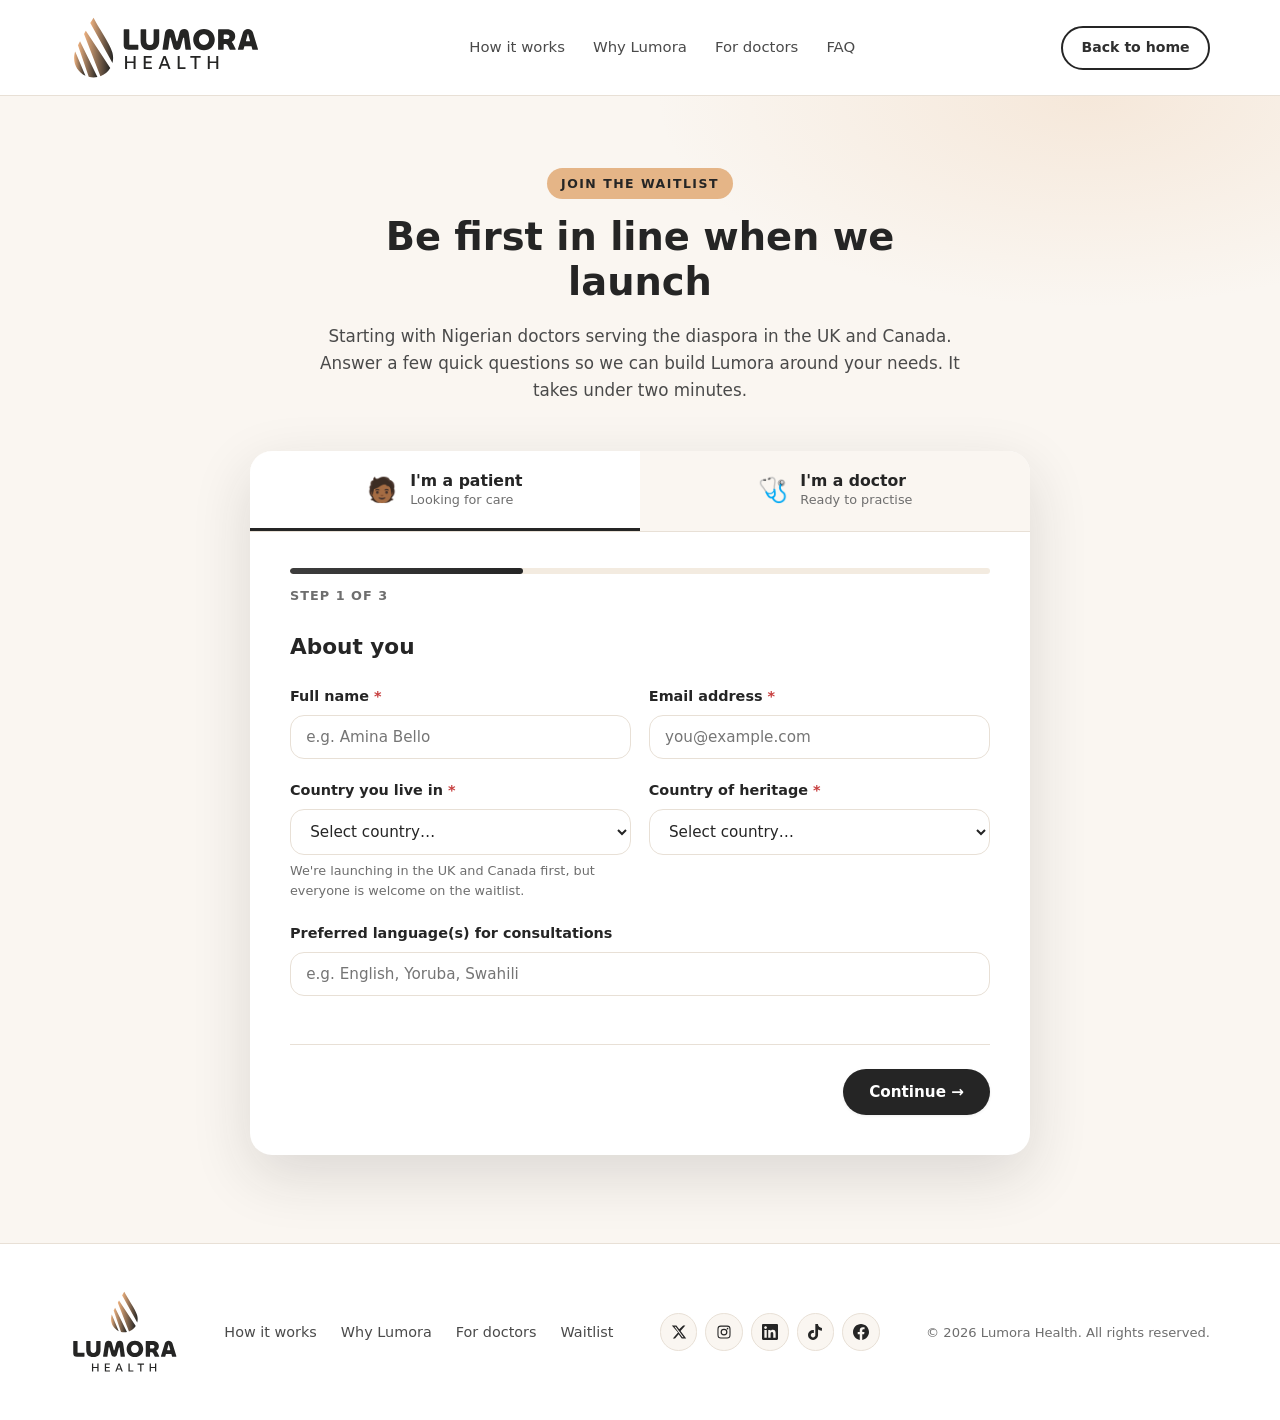
==== commit 11b6183a: "Add social media links to footers Add accessible links to Lumora Health’s X, Instagram, LinkedIn, Ti" ====
--- a/waitlist/index.html
+++ b/waitlist/index.html
@@ -415,6 +415,28 @@
         <a href="/#for-doctors">For doctors</a>
         <a href="/waitlist">Waitlist</a>
       </nav>
+      <nav class="footer-social" aria-label="Social media">
+        <a href="https://x.com/lumorahealth" target="_blank" rel="noopener noreferrer">
+          <svg viewBox="0 0 24 24" width="16" height="16" aria-hidden="true"><path fill="currentColor" d="M18.244 2.25h3.308l-7.227 8.26 8.502 11.24H16.17l-4.714-6.231-5.401 6.231H2.744l7.727-8.835L1.254 2.25H8.08l4.253 5.622L18.244 2.25zm-1.161 17.52h1.833L7.084 4.126H5.117L17.083 19.77z"/></svg>
+          <span class="visually-hidden">X / Twitter</span>
+        </a>
+        <a href="https://www.instagram.com/lumorahealthcare/" target="_blank" rel="noopener noreferrer">
+          <svg viewBox="0 0 24 24" width="16" height="16" aria-hidden="true"><path fill="currentColor" d="M12 2.16c3.2 0 3.58.01 4.85.07 3.25.15 4.77 1.69 4.92 4.92.06 1.27.07 1.65.07 4.85s-.01 3.58-.07 4.85c-.15 3.23-1.66 4.77-4.92 4.92-1.27.06-1.65.07-4.85.07s-3.58-.01-4.85-.07c-3.26-.15-4.77-1.7-4.92-4.92-.06-1.27-.07-1.65-.07-4.85s.01-3.58.07-4.85C2.38 3.92 3.9 2.38 7.15 2.23 8.42 2.17 8.8 2.16 12 2.16zm0 1.8c-3.15 0-3.52.01-4.76.07-2.25.1-3.29 1.17-3.39 3.39-.06 1.24-.07 1.61-.07 4.76s.01 3.52.07 4.76c.1 2.21 1.14 3.29 3.39 3.39 1.24.06 1.61.07 4.76.07s3.52-.01 4.76-.07c2.25-.1 3.29-1.18 3.39-3.39.06-1.24.07-1.61.07-4.76s-.01-3.52-.07-4.76c-.1-2.22-1.14-3.29-3.39-3.39-1.24-.06-1.61-.07-4.76-.07zm0 3.06a5.16 5.16 0 1 1 0 10.32 5.16 5.16 0 0 1 0-10.32zm0 8.52a3.36 3.36 0 1 0 0-6.72 3.36 3.36 0 0 0 0 6.72zm5.34-9.78a1.2 1.2 0 1 1 0 2.41 1.2 1.2 0 0 1 0-2.41z"/></svg>
+          <span class="visually-hidden">Instagram</span>
+        </a>
+        <a href="https://www.linkedin.com/company/lumorahealth/" target="_blank" rel="noopener noreferrer">
+          <svg viewBox="0 0 24 24" width="16" height="16" aria-hidden="true"><path fill="currentColor" d="M20.447 20.452h-3.554v-5.569c0-1.328-.027-3.037-1.852-3.037-1.853 0-2.136 1.445-2.136 2.939v5.667H9.351V9h3.414v1.561h.046c.477-.9 1.637-1.85 3.37-1.85 3.601 0 4.267 2.37 4.267 5.455v6.286zM5.337 7.433c-1.144 0-2.063-.926-2.063-2.065 0-1.138.92-2.063 2.063-2.063 1.14 0 2.064.925 2.064 2.063 0 1.139-.925 2.065-2.064 2.065zm1.782 13.019H3.555V9h3.564v11.452zM22.225 0H1.771C.792 0 0 .774 0 1.729v20.542C0 23.227.792 24 1.771 24h20.451C23.2 24 24 23.227 24 22.271V1.729C24 .774 23.2 0 22.222 0h.003z"/></svg>
+          <span class="visually-hidden">LinkedIn</span>
+        </a>
+        <a href="https://www.tiktok.com/@lumorahealthcare" target="_blank" rel="noopener noreferrer">
+          <svg viewBox="0 0 24 24" width="16" height="16" aria-hidden="true"><path fill="currentColor" d="M12.525.02c1.31-.02 2.61-.01 3.91-.02.08 1.53.63 3.09 1.75 4.17 1.12 1.11 2.7 1.62 4.24 1.79v4.03c-1.44-.05-2.89-.35-4.2-.97-.57-.26-1.1-.59-1.62-.93-.01 2.92.01 5.84-.02 8.75-.08 1.4-.54 2.79-1.35 3.94-1.31 1.92-3.58 3.17-5.91 3.21-1.43.08-2.86-.31-4.08-1.03-2.02-1.19-3.44-3.37-3.65-5.71-.02-.5-.03-1-.01-1.49.18-1.9 1.12-3.72 2.58-4.96 1.66-1.44 3.98-2.13 6.15-1.72.02 1.48-.04 2.96-.04 4.44-.99-.32-2.15-.23-3.02.37-.63.41-1.11 1.04-1.38 1.75-.21.51-.15 1.07-.14 1.61.24 1.64 1.82 3.02 3.5 2.87 1.12-.01 2.19-.66 2.77-1.61.19-.33.4-.67.41-1.06.1-1.79.06-3.57.07-5.36.01-4.03-.01-8.05.02-12.07z"/></svg>
+          <span class="visually-hidden">TikTok</span>
+        </a>
+        <a href="https://www.facebook.com/profile.php?id=61594473261730" target="_blank" rel="noopener noreferrer">
+          <svg viewBox="0 0 24 24" width="16" height="16" aria-hidden="true"><path fill="currentColor" d="M24 12.073c0-6.627-5.373-12-12-12s-12 5.373-12 12c0 5.99 4.388 10.954 10.125 11.854v-8.385H7.078v-3.47h3.047V9.43c0-3.007 1.792-4.669 4.533-4.669 1.312 0 2.686.235 2.686.235v2.953H15.83c-1.491 0-1.956.925-1.956 1.874v2.25h3.328l-.532 3.47h-2.796v8.385C19.612 23.027 24 18.062 24 12.073z"/></svg>
+          <span class="visually-hidden">Facebook</span>
+        </a>
+      </nav>
       <p class="footer-note">© <span id="year"></span> Lumora Health. All rights reserved.</p>
     </div>
   </footer>
--- a/styles.css
+++ b/styles.css
@@ -1121,6 +1121,43 @@
 
 .footer-nav a:hover { color: var(--green-700); }
 
+.footer-social {
+  display: flex;
+  align-items: center;
+  gap: 0.5rem;
+}
+
+.footer-social a {
+  display: grid;
+  place-items: center;
+  width: 2.35rem;
+  height: 2.35rem;
+  border-radius: 50%;
+  color: var(--ink);
+  background: var(--green-50);
+  border: 1px solid var(--line);
+  text-decoration: none;
+  transition: background 0.15s, color 0.15s, border-color 0.15s;
+}
+
+.footer-social a:hover {
+  background: var(--gold);
+  border-color: var(--gold);
+  color: var(--ink);
+}
+
+.visually-hidden {
+  position: absolute;
+  width: 1px;
+  height: 1px;
+  padding: 0;
+  margin: -1px;
+  overflow: hidden;
+  clip: rect(0, 0, 0, 0);
+  white-space: nowrap;
+  border: 0;
+}
+
 .footer-note { font-size: 0.82rem; color: var(--ink-faint); margin: 0; }
 
 /* ============================================================
